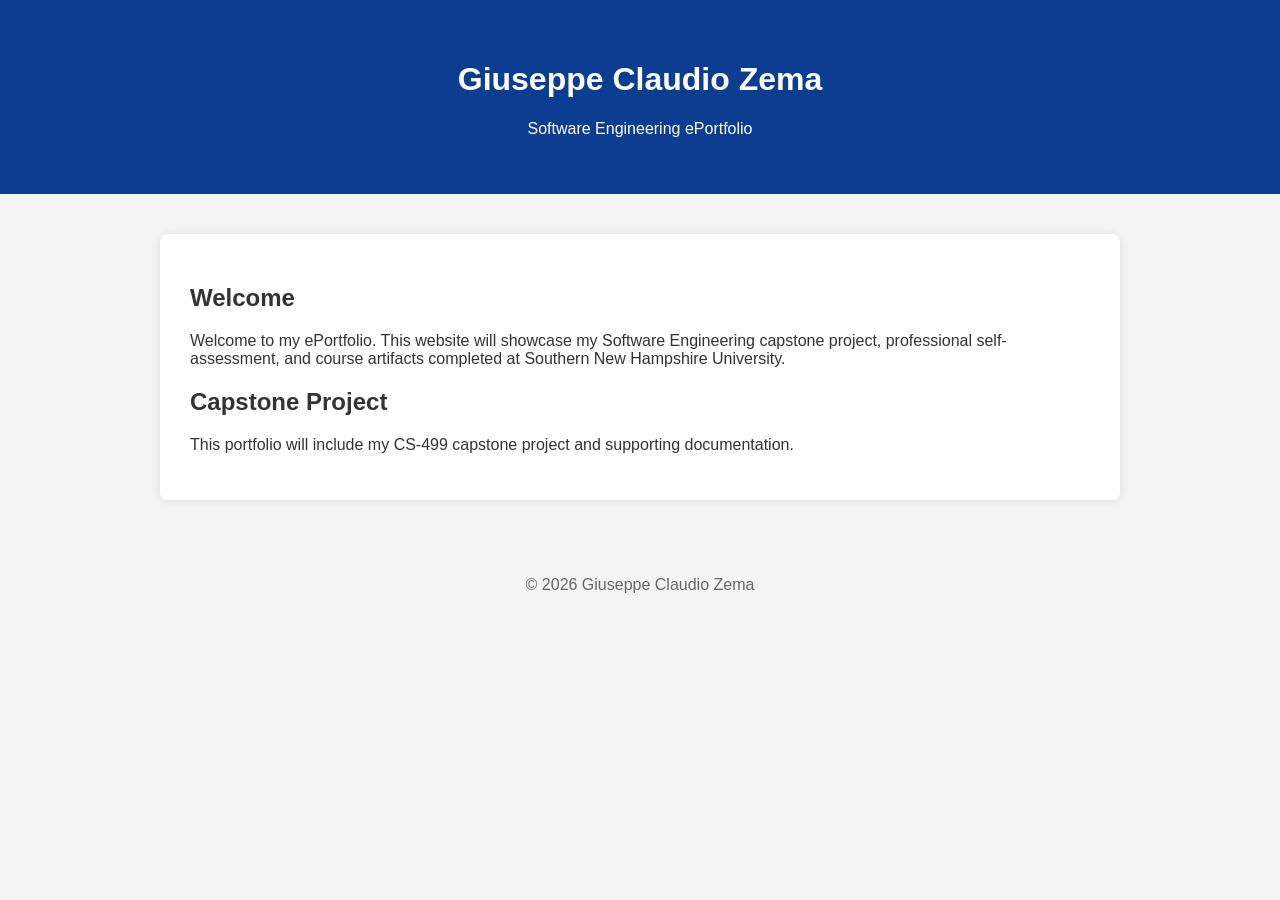
==== index.html @ d46505b4 "Add files via upload" ====
<!DOCTYPE html>
<html lang="en">
<head>
    <meta charset="UTF-8">
    <meta name="viewport" content="width=device-width, initial-scale=1.0">
    <title>Giuseppe Claudio Zema | ePortfolio</title>

    <link rel="stylesheet" href="style.css">
</head>
<body>

<header>
    <h1>Giuseppe Claudio Zema</h1>
    <p>Software Engineering ePortfolio</p>
</header>

<main>

<h2>Welcome</h2>

<p>
Welcome to my ePortfolio. This website will showcase my Software Engineering
capstone project, professional self-assessment, and course artifacts completed
at Southern New Hampshire University.
</p>

<h2>Capstone Project</h2>

<p>
This portfolio will include my CS-499 capstone project and supporting documentation.
</p>

</main>

<footer>
    <p>&copy; 2026 Giuseppe Claudio Zema</p>
</footer>

</body>
</html>
---- style.css ----
body{
    font-family: Arial, Helvetica, sans-serif;
    margin:0;
    background:#f4f4f4;
    color:#333;
}

header{
    background:#0b3d91;
    color:white;
    text-align:center;
    padding:40px;
}

main{
    max-width:900px;
    margin:40px auto;
    background:white;
    padding:30px;
    border-radius:8px;
    box-shadow:0 0 10px rgba(0,0,0,.1);
}

footer{
    text-align:center;
    padding:20px;
    color:#666;
}
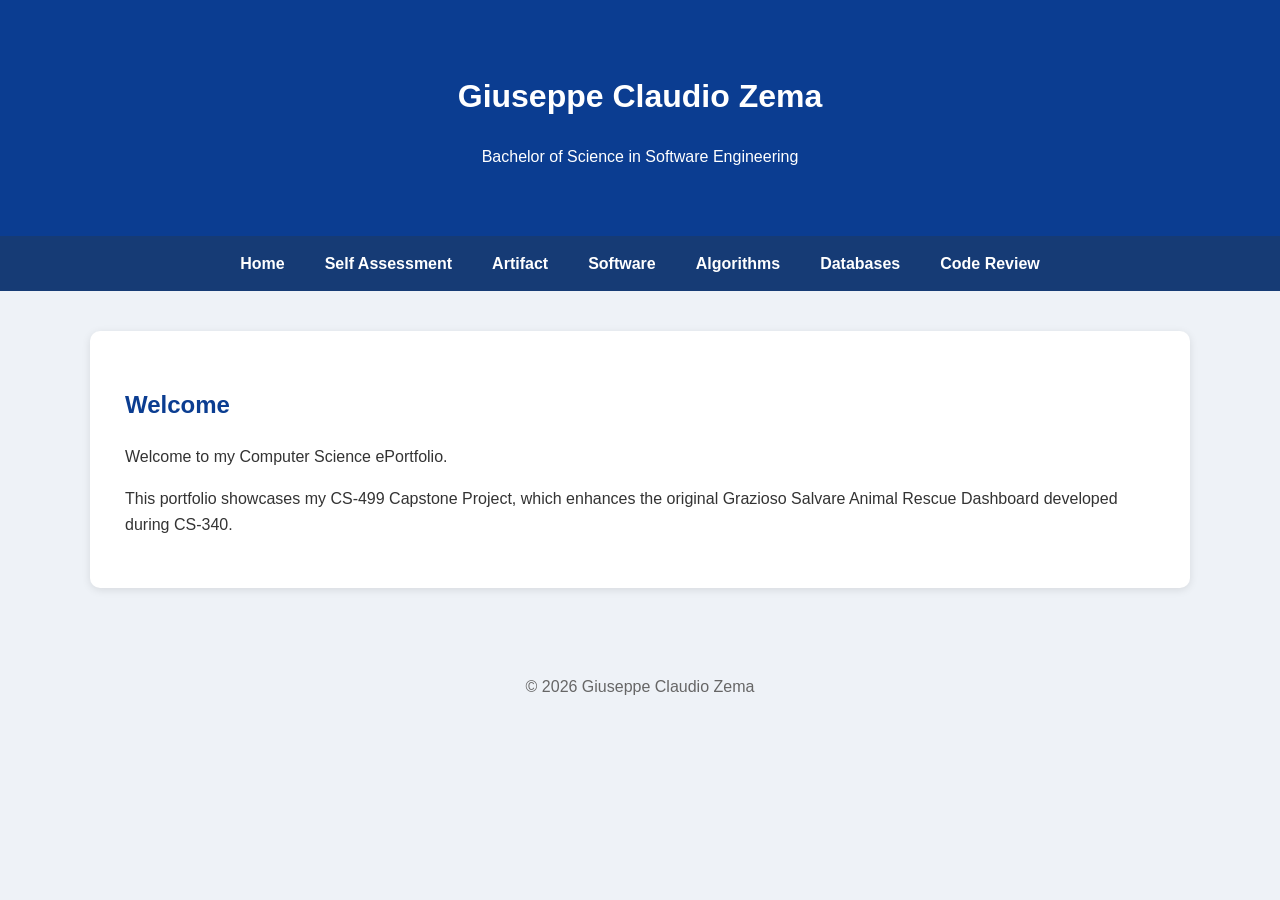
==== commit 07f1983b: "Created portfolio layout and navigation" ====
--- a/index.html
+++ b/index.html
@@ -1,40 +1,60 @@
-<!DOCTYPE html>
-<html lang="en">
-<head>
-    <meta charset="UTF-8">
-    <meta name="viewport" content="width=device-width, initial-scale=1.0">
-    <title>Giuseppe Claudio Zema | ePortfolio</title>
-
-    <link rel="stylesheet" href="style.css">
-</head>
-<body>
-
-<header>
-    <h1>Giuseppe Claudio Zema</h1>
-    <p>Software Engineering ePortfolio</p>
-</header>
-
-<main>
-
-<h2>Welcome</h2>
-
-<p>
-Welcome to my ePortfolio. This website will showcase my Software Engineering
-capstone project, professional self-assessment, and course artifacts completed
-at Southern New Hampshire University.
-</p>
-
-<h2>Capstone Project</h2>
-
-<p>
-This portfolio will include my CS-499 capstone project and supporting documentation.
-</p>
-
-</main>
-
-<footer>
-    <p>&copy; 2026 Giuseppe Claudio Zema</p>
-</footer>
-
-</body>
+<!DOCTYPE html>
+<html lang="en">
+<head>
+    <meta charset="UTF-8">
+    <meta name="viewport" content="width=device-width, initial-scale=1.0">
+    <title>Giuseppe Claudio Zema | ePortfolio</title>
+
+    <link rel="stylesheet" href="css/style.css">
+</head>
+
+<body>
+
+    <header>
+
+        <h1>Giuseppe Claudio Zema</h1>
+
+        <p>Bachelor of Science in Software Engineering</p>
+
+    </header>
+
+    <nav>
+
+        <a href="index.html">Home</a>
+        <a href="self-assessment.html">Self Assessment</a>
+        <a href="artifact.html">Artifact</a>
+        <a href="software.html">Software</a>
+        <a href="algorithms.html">Algorithms</a>
+        <a href="databases.html">Databases</a>
+        <a href="code-review.html">Code Review</a>
+
+    </nav>
+
+    <main>
+
+        <section>
+
+            <h2>Welcome</h2>
+
+            <p>
+                Welcome to my Computer Science ePortfolio.
+            </p>
+
+            <p>
+                This portfolio showcases my CS-499 Capstone Project,
+                which enhances the original Grazioso Salvare Animal Rescue
+                Dashboard developed during CS-340.
+            </p>
+
+        </section>
+
+    </main>
+
+    <footer>
+
+        <p>&copy; 2026 Giuseppe Claudio Zema</p>
+
+    </footer>
+
+</body>
 </html>
--- a/css/style.css
+++ b/css/style.css
@@ -0,0 +1,60 @@
+body {
+    margin: 0;
+    font-family: Arial, Helvetica, sans-serif;
+    background: #eef2f7;
+    color: #333;
+    line-height: 1.6;
+}
+
+/* Header */
+header {
+    background: #0b3d91;
+    color: white;
+    text-align: center;
+    padding: 50px 20px;
+}
+
+/* Navigation */
+nav {
+    background: #163b75;
+    display: flex;
+    justify-content: center;
+    flex-wrap: wrap;
+}
+    nav a {
+        color: white;
+        text-decoration: none;
+        padding: 15px 20px;
+        font-weight: bold;
+    }
+        nav a:hover {
+            background: #2958a6;
+        }
+
+/* Main content */
+main {
+    max-width: 1100px;
+    margin: 40px auto;
+    padding: 0 20px;
+}
+
+/* Sections */
+section {
+    background: white;
+    padding: 35px;
+    border-radius: 10px;
+    box-shadow: 0 2px 8px rgba(0,0,0,.10);
+    margin-bottom: 30px;
+}
+
+/* Headings */
+h2 {
+    color: #0b3d91;
+}
+
+/* Footer */
+footer {
+    text-align: center;
+    padding: 30px;
+    color: #666;
+}
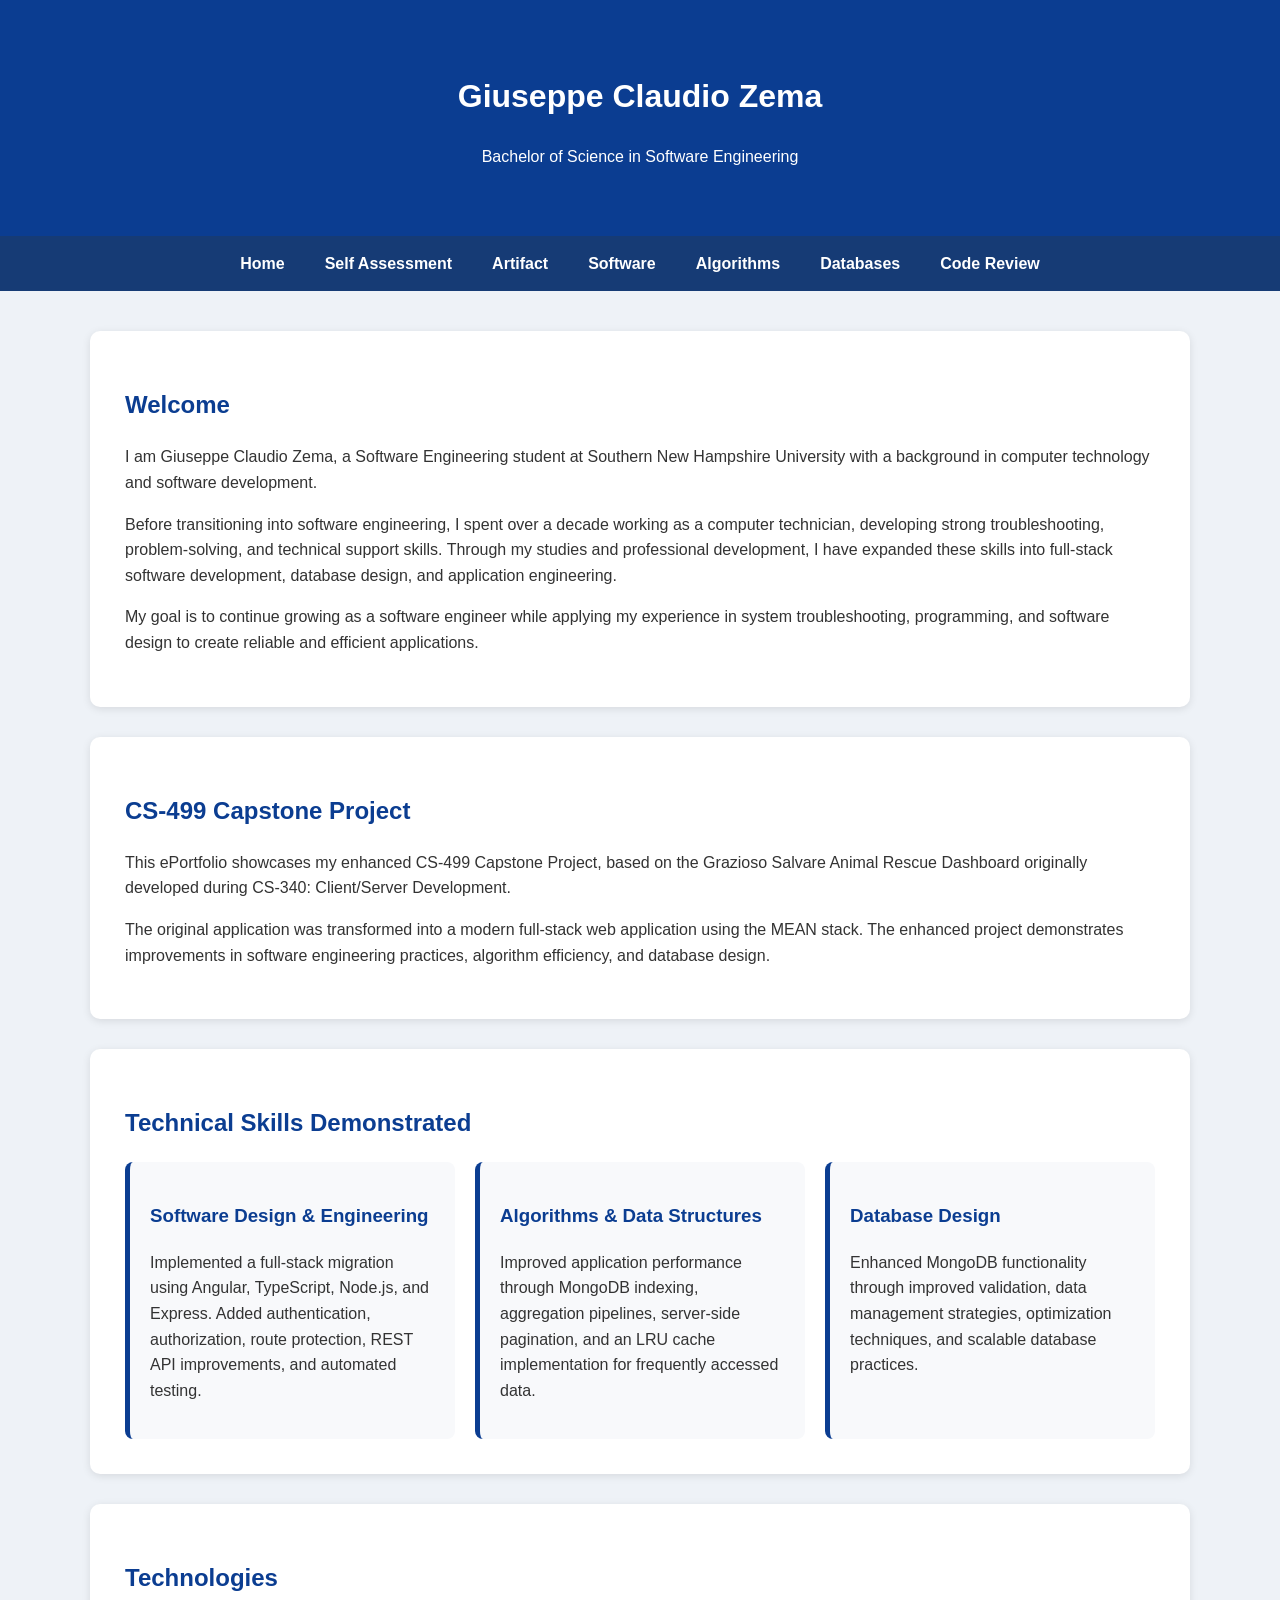
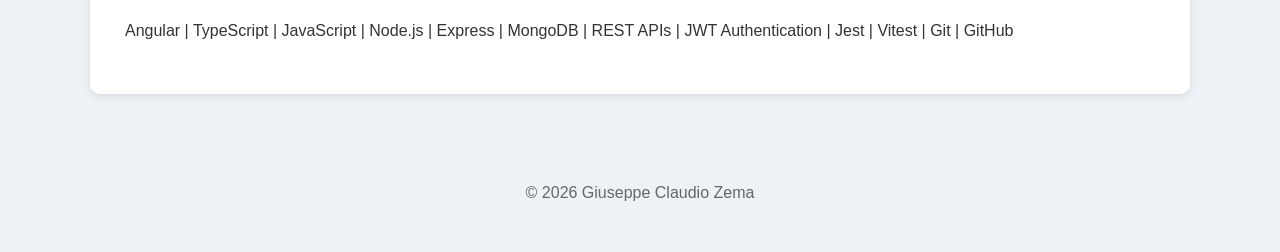
==== commit 1f100709: "Created the various pages, need to test the embedded video" ====
--- a/index.html
+++ b/index.html
@@ -37,16 +37,110 @@
             <h2>Welcome</h2>
 
             <p>
-                Welcome to my Computer Science ePortfolio.
+                I am Giuseppe Claudio Zema, a Software Engineering student at Southern
+                New Hampshire University with a background in computer technology and
+                software development.
             </p>
 
             <p>
-                This portfolio showcases my CS-499 Capstone Project,
-                which enhances the original Grazioso Salvare Animal Rescue
-                Dashboard developed during CS-340.
+                Before transitioning into software engineering, I spent over a decade
+                working as a computer technician, developing strong troubleshooting,
+                problem-solving, and technical support skills. Through my studies and
+                professional development, I have expanded these skills into full-stack
+                software development, database design, and application engineering.
+            </p>
+
+            <p>
+                My goal is to continue growing as a software engineer while applying my
+                experience in system troubleshooting, programming, and software design to
+                create reliable and efficient applications.
             </p>
 
         </section>
+
+
+        <section>
+
+            <h2>CS-499 Capstone Project</h2>
+
+            <p>
+                This ePortfolio showcases my enhanced CS-499 Capstone Project, based on the
+                Grazioso Salvare Animal Rescue Dashboard originally developed during CS-340:
+                Client/Server Development.
+            </p>
+
+            <p>
+                The original application was transformed into a modern full-stack web
+                application using the MEAN stack. The enhanced project demonstrates
+                improvements in software engineering practices, algorithm efficiency, and
+                database design.
+            </p>
+
+        </section>
+
+
+        <section>
+
+            <h2>Technical Skills Demonstrated</h2>
+
+            <div class="card-container">
+
+                <div class="card">
+
+                    <h3>Software Design & Engineering</h3>
+
+                    <p>
+                        Implemented a full-stack migration using Angular, TypeScript,
+                        Node.js, and Express. Added authentication, authorization,
+                        route protection, REST API improvements, and automated testing.
+                    </p>
+
+                </div>
+
+
+                <div class="card">
+
+                    <h3>Algorithms & Data Structures</h3>
+
+                    <p>
+                        Improved application performance through MongoDB indexing,
+                        aggregation pipelines, server-side pagination, and an LRU cache
+                        implementation for frequently accessed data.
+                    </p>
+
+                </div>
+
+
+                <div class="card">
+
+                    <h3>Database Design</h3>
+
+                    <p>
+                        Enhanced MongoDB functionality through improved validation,
+                        data management strategies, optimization techniques, and
+                        scalable database practices.
+                    </p>
+
+                </div>
+
+
+            </div>
+
+        </section>
+
+
+        <section>
+
+            <h2>Technologies</h2>
+
+            <p>
+                Angular | TypeScript | JavaScript | Node.js | Express |
+                MongoDB | REST APIs | JWT Authentication | Jest | Vitest |
+                Git | GitHub
+            </p>
+
+        </section>
+
 
     </main>
 
--- a/css/style.css
+++ b/css/style.css
@@ -1,6 +1,6 @@
 body {
     margin: 0;
-    font-family: Arial, Helvetica, sans-serif;
+    font-family: Verdana, Geneva, sans-serif;
     background: #eef2f7;
     color: #333;
     line-height: 1.6;
@@ -21,15 +21,17 @@
     justify-content: center;
     flex-wrap: wrap;
 }
-    nav a {
-        color: white;
-        text-decoration: none;
-        padding: 15px 20px;
-        font-weight: bold;
-    }
-        nav a:hover {
-            background: #2958a6;
-        }
+
+nav a {
+    color: white;
+    text-decoration: none;
+    padding: 15px 20px;
+    font-weight: bold;
+}
+
+nav a:hover {
+    background: #2958a6;
+}
 
 /* Main content */
 main {
@@ -47,6 +49,41 @@
     margin-bottom: 30px;
 }
 
+/* Cards */
+.card-container {
+    display: flex;
+    gap: 20px;
+    flex-wrap: wrap;
+}
+
+.card {
+    flex: 1;
+    min-width: 250px;
+    background: #f8f9fb;
+    padding: 20px;
+    border-radius: 8px;
+    border-left: 5px solid #0b3d91;
+}
+
+.card h3 {
+    color: #0b3d91;
+}
+
+.card a {
+    color: #0b3d91;
+    font-weight: bold;
+    text-decoration: none;
+}
+
+.card a:hover {
+    text-decoration: underline;
+}
+
+/* Code */
+code, pre {
+    font-family: Consolas, "Courier New", monospace;
+}
+
 /* Headings */
 h2 {
     color: #0b3d91;
@@ -57,4 +94,4 @@
     text-align: center;
     padding: 30px;
     color: #666;
-}+}
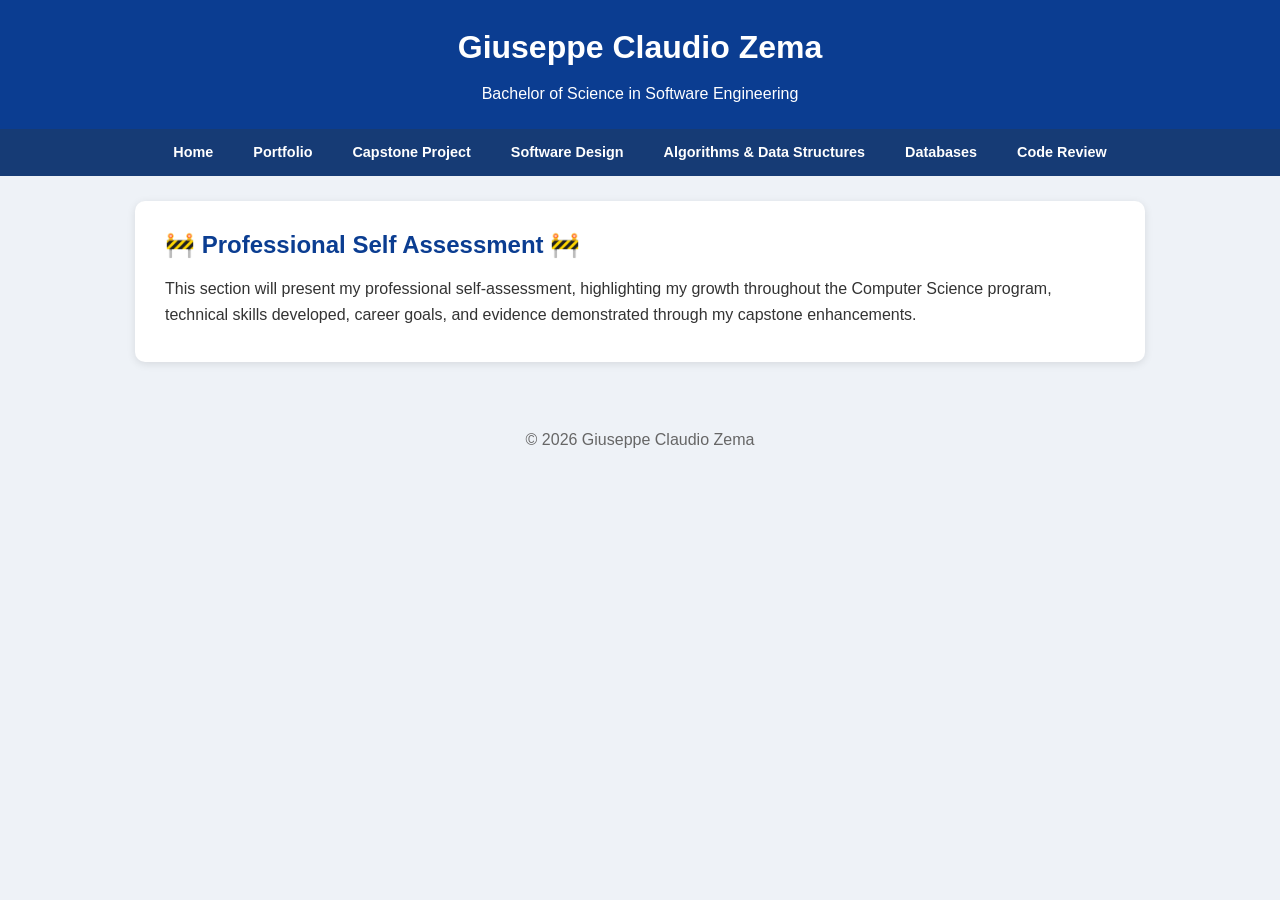
==== commit 7d04dbd4: "Portfolio Updated for Milestone 3" ====
--- a/index.html
+++ b/index.html
@@ -1,154 +1,29 @@
 <!DOCTYPE html>
 <html lang="en">
+
 <head>
     <meta charset="UTF-8">
     <meta name="viewport" content="width=device-width, initial-scale=1.0">
-    <title>Giuseppe Claudio Zema | ePortfolio</title>
-
+    <title>Professional Self Assessment | Giuseppe Claudio Zema</title>
     <link rel="stylesheet" href="css/style.css">
 </head>
 
 <body>
-
-    <header>
-
-        <h1>Giuseppe Claudio Zema</h1>
-
-        <p>Bachelor of Science in Software Engineering</p>
-
-    </header>
-
-    <nav>
-
-        <a href="index.html">Home</a>
-        <a href="self-assessment.html">Self Assessment</a>
-        <a href="artifact.html">Artifact</a>
-        <a href="software.html">Software</a>
-        <a href="algorithms.html">Algorithms</a>
-        <a href="databases.html">Databases</a>
-        <a href="code-review.html">Code Review</a>
-
-    </nav>
+    <div id="header"></div>
 
     <main>
-
         <section>
-
-            <h2>Welcome</h2>
-
+            <h2>🚧 Professional Self Assessment 🚧</h2>
             <p>
-                I am Giuseppe Claudio Zema, a Software Engineering student at Southern
-                New Hampshire University with a background in computer technology and
-                software development.
+                This section will present my professional self-assessment, highlighting my
+                growth throughout the Computer Science program, technical skills developed,
+                career goals, and evidence demonstrated through my capstone enhancements.
             </p>
-
-            <p>
-                Before transitioning into software engineering, I spent over a decade
-                working as a computer technician, developing strong troubleshooting,
-                problem-solving, and technical support skills. Through my studies and
-                professional development, I have expanded these skills into full-stack
-                software development, database design, and application engineering.
-            </p>
-
-            <p>
-                My goal is to continue growing as a software engineer while applying my
-                experience in system troubleshooting, programming, and software design to
-                create reliable and efficient applications.
-            </p>
-
         </section>
-
-
-        <section>
-
-            <h2>CS-499 Capstone Project</h2>
-
-            <p>
-                This ePortfolio showcases my enhanced CS-499 Capstone Project, based on the
-                Grazioso Salvare Animal Rescue Dashboard originally developed during CS-340:
-                Client/Server Development.
-            </p>
-
-            <p>
-                The original application was transformed into a modern full-stack web
-                application using the MEAN stack. The enhanced project demonstrates
-                improvements in software engineering practices, algorithm efficiency, and
-                database design.
-            </p>
-
-        </section>
-
-
-        <section>
-
-            <h2>Technical Skills Demonstrated</h2>
-
-            <div class="card-container">
-
-                <div class="card">
-
-                    <h3>Software Design & Engineering</h3>
-
-                    <p>
-                        Implemented a full-stack migration using Angular, TypeScript,
-                        Node.js, and Express. Added authentication, authorization,
-                        route protection, REST API improvements, and automated testing.
-                    </p>
-
-                </div>
-
-
-                <div class="card">
-
-                    <h3>Algorithms & Data Structures</h3>
-
-                    <p>
-                        Improved application performance through MongoDB indexing,
-                        aggregation pipelines, server-side pagination, and an LRU cache
-                        implementation for frequently accessed data.
-                    </p>
-
-                </div>
-
-
-                <div class="card">
-
-                    <h3>Database Design</h3>
-
-                    <p>
-                        Enhanced MongoDB functionality through improved validation,
-                        data management strategies, optimization techniques, and
-                        scalable database practices.
-                    </p>
-
-                </div>
-
-
-            </div>
-
-        </section>
-
-
-        <section>
-
-            <h2>Technologies</h2>
-
-            <p>
-                Angular | TypeScript | JavaScript | Node.js | Express |
-                MongoDB | REST APIs | JWT Authentication | Jest | Vitest |
-                Git | GitHub
-            </p>
-
-        </section>
-
-
     </main>
 
-    <footer>
-
-        <p>&copy; 2026 Giuseppe Claudio Zema</p>
-
-    </footer>
+    <div id="footer"></div>
+    <script src="js/include.js"></script>
 
 </body>
 </html>
--- a/css/style.css
+++ b/css/style.css
@@ -6,12 +6,24 @@
     line-height: 1.6;
 }
 
+p {
+    margin: 10px 0;
+}
+
 /* Header */
 header {
     background: #0b3d91;
     color: white;
     text-align: center;
-    padding: 50px 20px;
+    padding: 22px 20px;
+}
+
+header h1 {
+    margin: 0;
+}
+
+header p {
+    margin: 8px 0 0;
 }
 
 /* Navigation */
@@ -25,7 +37,8 @@
 nav a {
     color: white;
     text-decoration: none;
-    padding: 15px 20px;
+    padding: 12px 20px;
+    font-size: 0.9rem;
     font-weight: bold;
 }
 
@@ -36,17 +49,18 @@
 /* Main content */
 main {
     max-width: 1100px;
-    margin: 40px auto;
+    margin: 25px auto;
     padding: 0 20px;
 }
 
 /* Sections */
 section {
     background: white;
-    padding: 35px;
+    padding: 25px 30px;
     border-radius: 10px;
     box-shadow: 0 2px 8px rgba(0,0,0,.10);
-    margin-bottom: 30px;
+    max-width: 950px;
+    margin: 0 auto 20px;
 }
 
 /* Cards */
@@ -79,14 +93,86 @@
     text-decoration: underline;
 }
 
+/* Technology Grid */
+
+.technology-grid {
+    display: grid;
+    grid-template-columns: repeat(auto-fit, 60px);
+    justify-content: center;
+    gap: 20px;
+    margin-top: 20px;
+}
+
+.technology {
+    width: 60px;
+    height: 70px;
+    background: #f8f9fb;
+    border-radius: 10px;
+    padding: 0;
+    text-align: center;
+    border-top: 3px solid #0b3d91;
+    display: flex;
+    flex-direction: column;
+    align-items: center;
+    justify-content: center;
+}
+
+.technology img {
+    width: 25px;
+    height: 25px;
+    object-fit: contain;
+}
+
+.technology p {
+    margin: 5px 0 0;
+    font-weight: bold;
+    font-size: 0.6rem;
+    text-align: center;
+    line-height: 1.1;
+}
+
+.technology a {
+    color: #0b3d91;
+    font-weight: bold;
+    text-decoration: none;
+}
+
+.technology a:hover {
+    text-decoration: underline;
+}
+
 /* Code */
 code, pre {
     font-family: Consolas, "Courier New", monospace;
 }
 
+/* Video */
+.video-container {
+    position: relative;
+    width: 100%;
+    padding-bottom: 56.25%;
+    height: 0;
+    overflow: hidden;
+}
+
+.video-container iframe {
+    position: absolute;
+    top: 0;
+    left: 0;
+    width: 100%;
+    height: 100%;
+}
+
 /* Headings */
 h2 {
     color: #0b3d91;
+    margin-top: 0;
+    margin-bottom: 12px;
+}
+
+h3 {
+    margin-top: 0;
+    margin-bottom: 10px;
 }
 
 /* Footer */
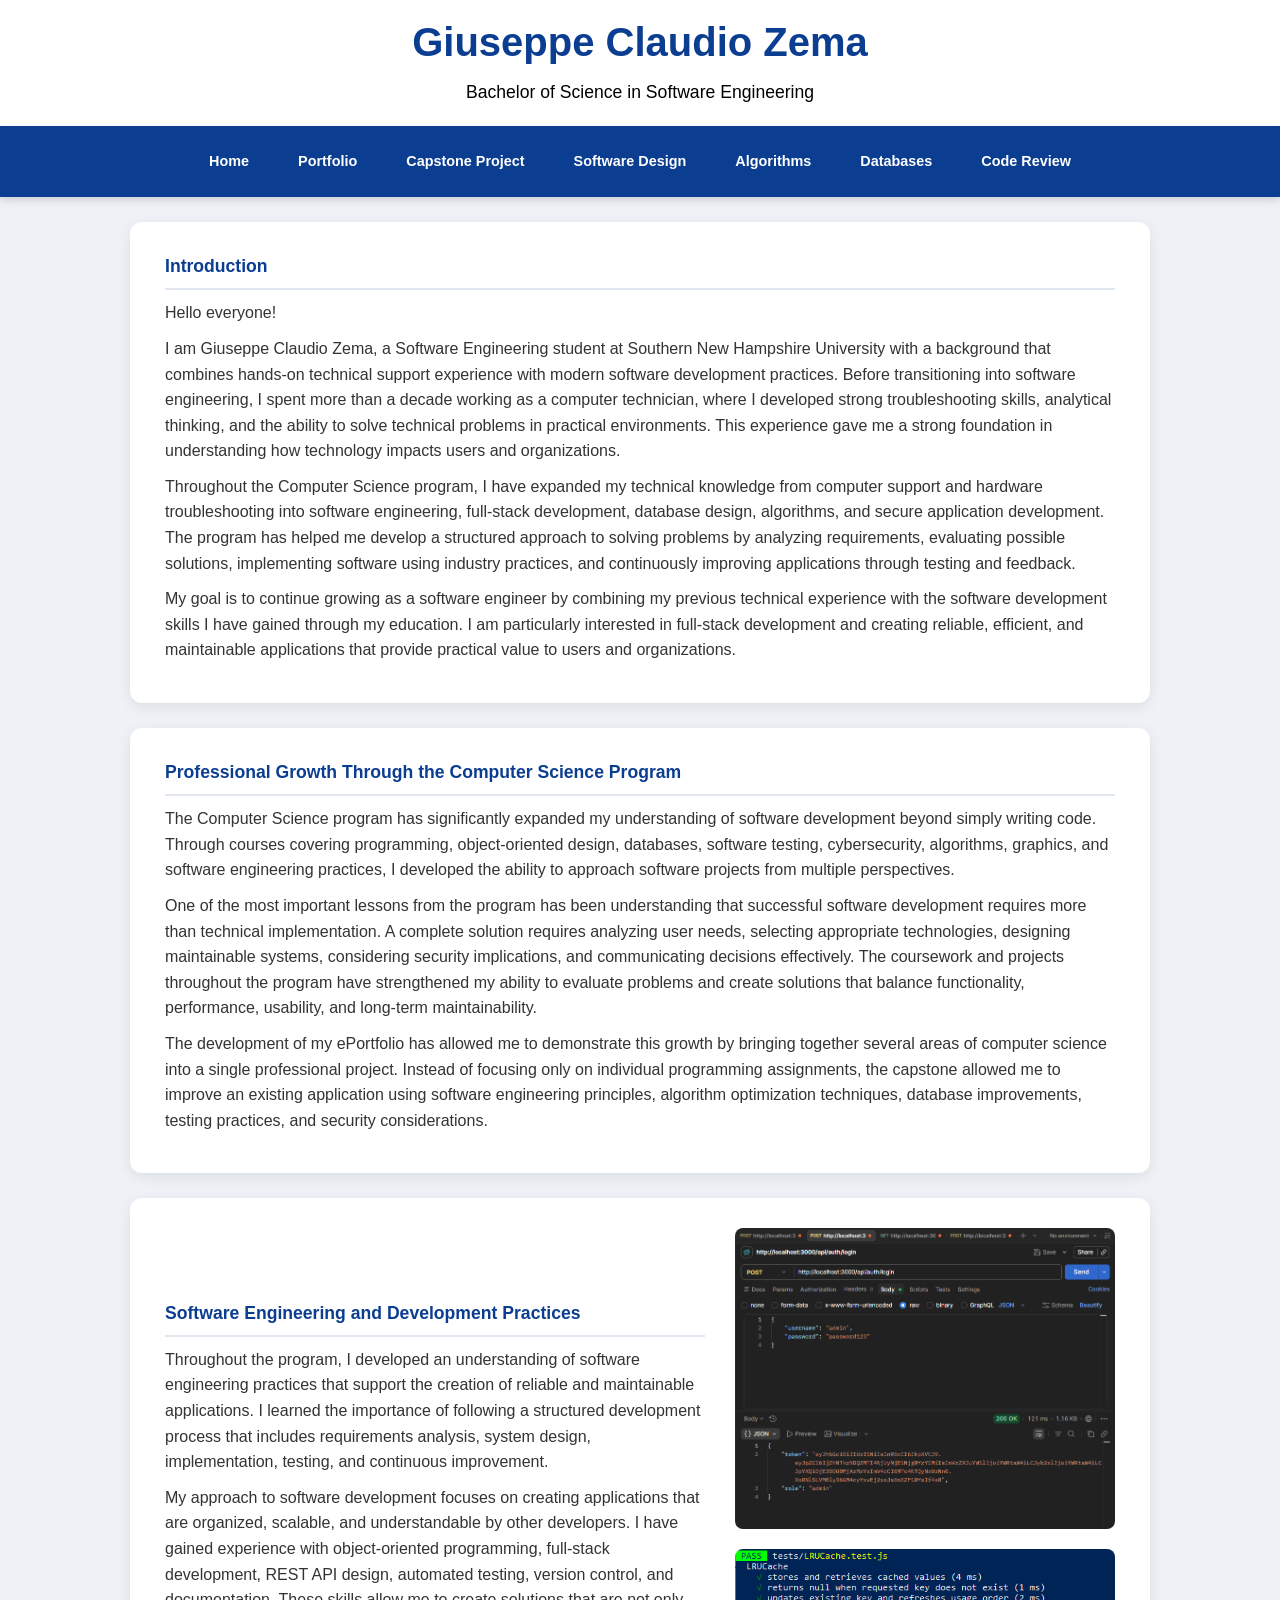
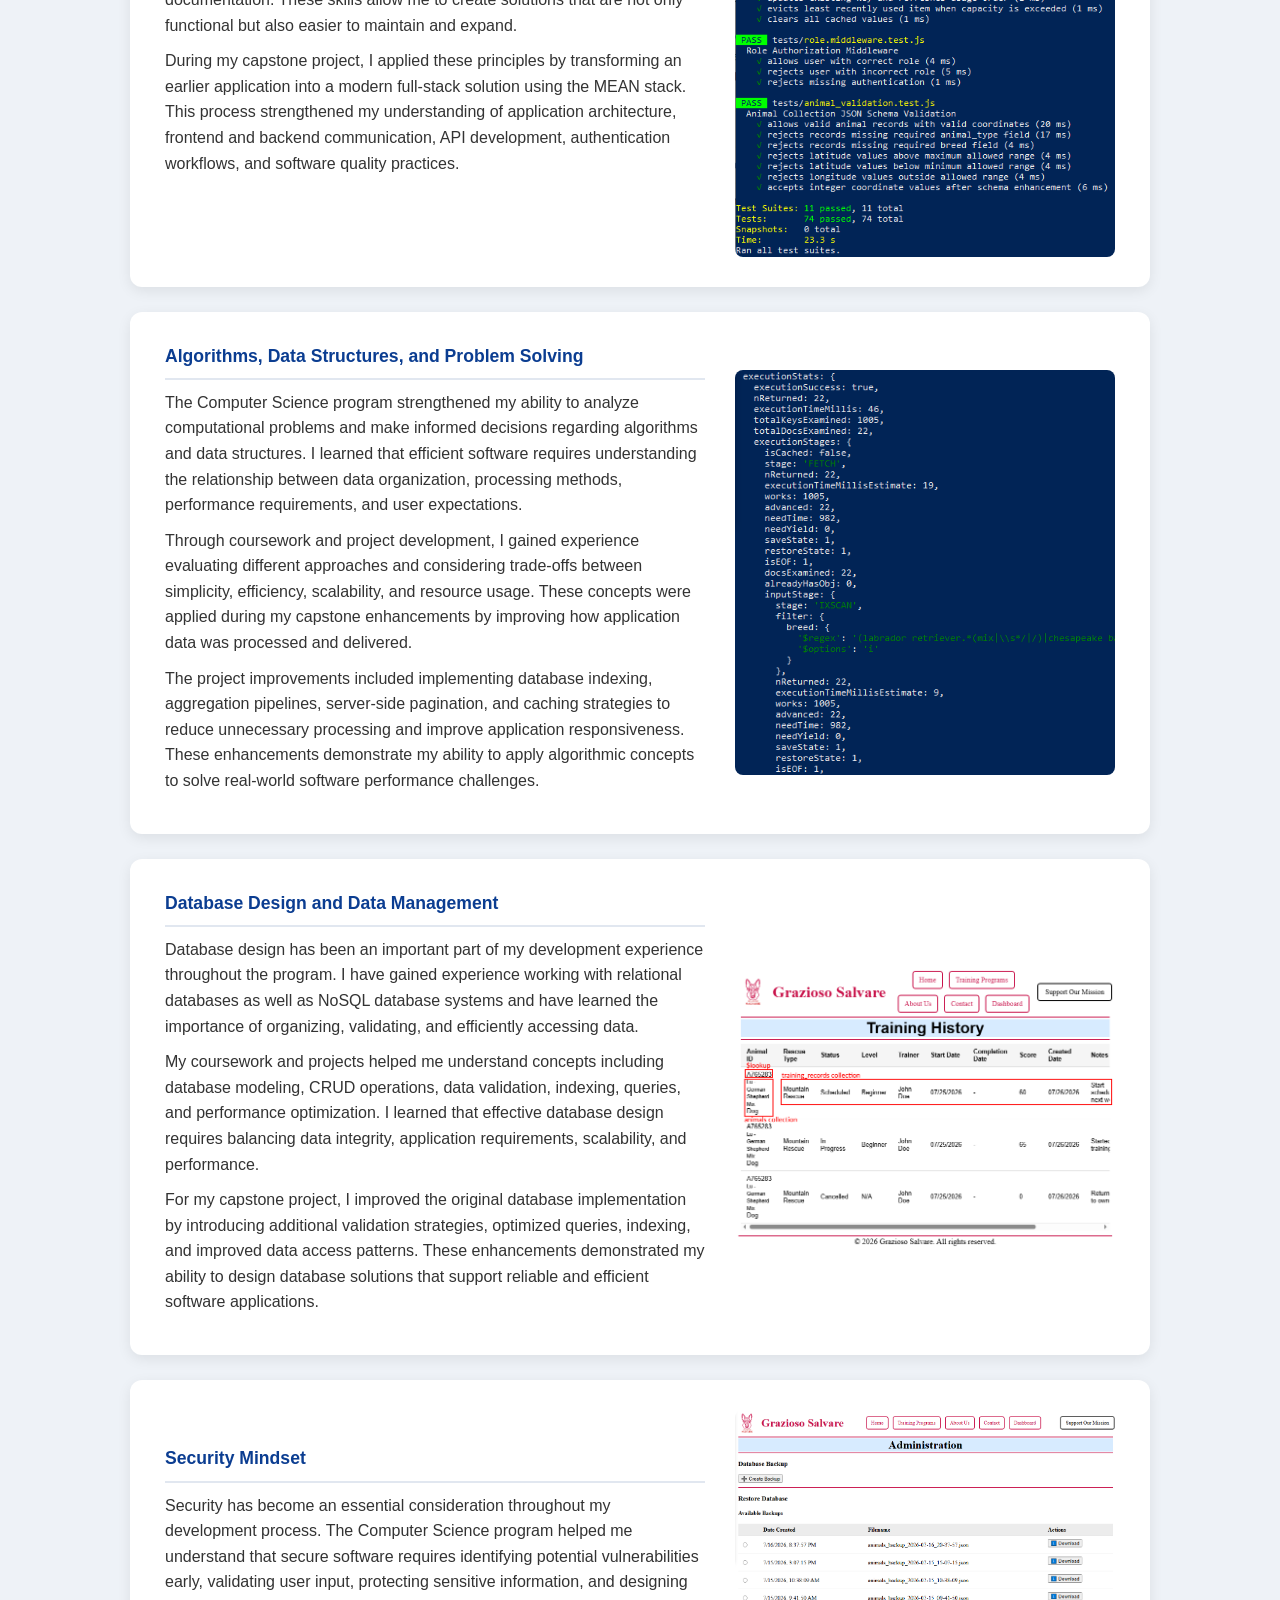
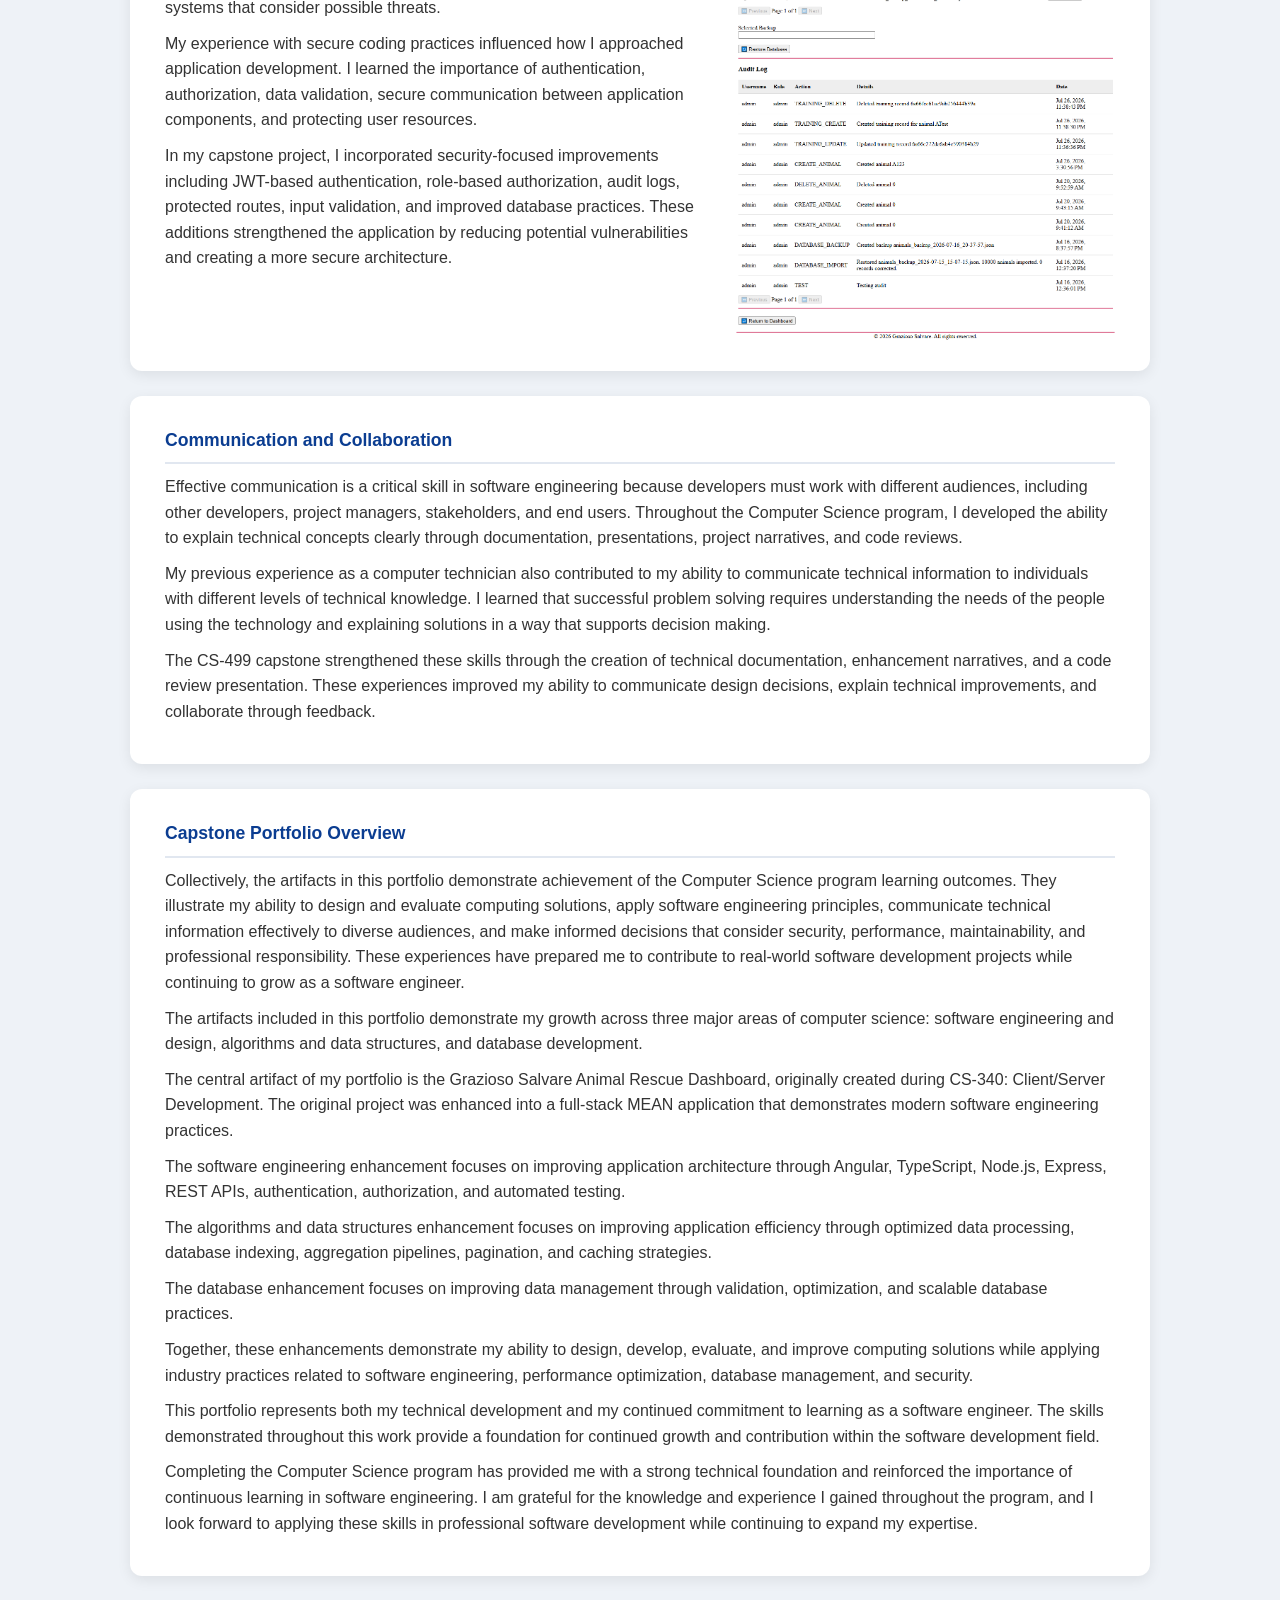
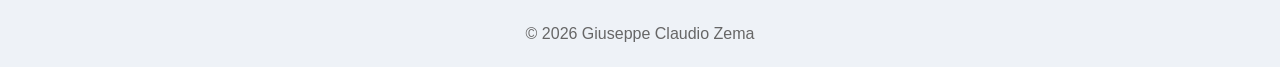
==== commit f2168e44: "Portfolio Completed" ====
--- a/index.html
+++ b/index.html
@@ -13,12 +13,295 @@
 
     <main>
         <section>
-            <h2>🚧 Professional Self Assessment 🚧</h2>
-            <p>
-                This section will present my professional self-assessment, highlighting my
-                growth throughout the Computer Science program, technical skills developed,
-                career goals, and evidence demonstrated through my capstone enhancements.
-            </p>
+            <h3>Introduction</h3>
+
+            <p>
+                Hello everyone!
+            </p>
+
+            <p>
+                I am Giuseppe Claudio Zema, a Software Engineering student at Southern New Hampshire
+                University with a background that combines hands-on technical support experience with
+                modern software development practices. Before transitioning into software engineering,
+                I spent more than a decade working as a computer technician, where I developed strong
+                troubleshooting skills, analytical thinking, and the ability to solve technical problems
+                in practical environments. This experience gave me a strong foundation in understanding
+                how technology impacts users and organizations.
+            </p>
+
+            <p>
+                Throughout the Computer Science program, I have expanded my technical knowledge from
+                computer support and hardware troubleshooting into software engineering, full-stack
+                development, database design, algorithms, and secure application development.
+                The program has helped me develop a structured approach to solving problems by analyzing
+                requirements, evaluating possible solutions, implementing software using industry practices,
+                and continuously improving applications through testing and feedback.
+            </p>
+
+            <p>
+                My goal is to continue growing as a software engineer by combining my previous technical
+                experience with the software development skills I have gained through my education.
+                I am particularly interested in full-stack development and creating reliable, efficient,
+                and maintainable applications that provide practical value to users and organizations.
+            </p>
+        </section>
+
+        <section>
+            <h3>Professional Growth Through the Computer Science Program</h3>
+
+            <p>
+                The Computer Science program has significantly expanded my understanding of software
+                development beyond simply writing code. Through courses covering programming,
+                object-oriented design, databases, software testing, cybersecurity, algorithms,
+                graphics, and software engineering practices, I developed the ability to approach
+                software projects from multiple perspectives.
+            </p>
+
+            <p>
+                One of the most important lessons from the program has been understanding that
+                successful software development requires more than technical implementation. A
+                complete solution requires analyzing user needs, selecting appropriate technologies,
+                designing maintainable systems, considering security implications, and communicating
+                decisions effectively. The coursework and projects throughout the program have
+                strengthened my ability to evaluate problems and create solutions that balance
+                functionality, performance, usability, and long-term maintainability.
+            </p>
+
+            <p>
+                The development of my ePortfolio has allowed me to demonstrate this growth by bringing
+                together several areas of computer science into a single professional project. Instead
+                of focusing only on individual programming assignments, the capstone allowed me to
+                improve an existing application using software engineering principles, algorithm
+                optimization techniques, database improvements, testing practices, and security
+                considerations.
+            </p>
+        </section>
+
+        <section>
+            <div class="content-with-image">
+                <div class="content-text">
+                    <h3>Software Engineering and Development Practices</h3>
+
+                    <p>
+                        Throughout the program, I developed an understanding of software engineering
+                        practices that support the creation of reliable and maintainable applications.
+                        I learned the importance of following a structured development process that
+                        includes requirements analysis, system design, implementation, testing, and
+                        continuous improvement.
+                    </p>
+
+                    <p>
+                        My approach to software development focuses on creating applications that are
+                        organized, scalable, and understandable by other developers. I have gained
+                        experience with object-oriented programming, full-stack development, REST API
+                        design, automated testing, version control, and documentation. These skills
+                        allow me to create solutions that are not only functional but also easier to
+                        maintain and expand.
+                    </p>
+
+                    <p>
+                        During my capstone project, I applied these principles by transforming an
+                        earlier application into a modern full-stack solution using the MEAN stack.
+                        This process strengthened my understanding of application architecture,
+                        frontend and backend communication, API development, authentication workflows,
+                        and software quality practices.
+                    </p>
+                </div>
+
+                <div class="image-column">
+                    <img class="side-image zoom-image"
+                         src="images/postman.png"
+                         alt="Postman Login Test">
+
+                    <img class="side-image zoom-image"
+                         src="images/server_tests.png"
+                         alt="Server Tests">
+                </div>
+            </div>
+        </section>
+
+        <section>
+            <div class="content-with-image">
+                <div class="content-text">
+                    <h3>Algorithms, Data Structures, and Problem Solving</h3>
+
+                    <p>
+                        The Computer Science program strengthened my ability to analyze computational problems
+                        and make informed decisions regarding algorithms and data structures. I learned that
+                        efficient software requires understanding the relationship between data organization,
+                        processing methods, performance requirements, and user expectations.
+                    </p>
+
+                    <p>
+                        Through coursework and project development, I gained experience evaluating different
+                        approaches and considering trade-offs between simplicity, efficiency, scalability, and
+                        resource usage. These concepts were applied during my capstone enhancements by improving
+                        how application data was processed and delivered.
+                    </p>
+
+                    <p>
+                        The project improvements included implementing database indexing, aggregation pipelines,
+                        server-side pagination, and caching strategies to reduce unnecessary processing and
+                        improve application responsiveness. These enhancements demonstrate my ability to apply
+                        algorithmic concepts to solve real-world software performance challenges.
+                    </p>
+                </div>
+
+                <img class="side-image zoom-image"
+                     src="images/executionStats(cut).png"
+                     alt="Explain Results">
+            </div>
+        </section>
+
+        <section>
+            <div class="content-with-image">
+                <div class="content-text">
+                    <h3>Database Design and Data Management</h3>
+
+                    <p>
+                        Database design has been an important part of my development experience
+                        throughout the program. I have gained experience working with relational
+                        databases as well as NoSQL database systems and have learned the importance
+                        of organizing, validating, and efficiently accessing data.
+                    </p>
+
+                    <p>
+                        My coursework and projects helped me understand concepts including database
+                        modeling, CRUD operations, data validation, indexing, queries, and performance
+                        optimization. I learned that effective database design requires balancing data
+                        integrity, application requirements, scalability, and performance.
+                    </p>
+
+                    <p>
+                        For my capstone project, I improved the original database implementation by
+                        introducing additional validation strategies, optimized queries, indexing, and
+                        improved data access patterns. These enhancements demonstrated my ability to
+                        design database solutions that support reliable and efficient software
+                        applications.
+                    </p>
+                </div>
+
+                <img class="side-image zoom-image"
+                     src="images/lookup.png"
+                     alt="One-to-many $lookup">
+            </div>
+        </section>
+
+        <section>
+            <div class="content-with-image">
+                <div class="content-text">
+
+                    <h3>Security Mindset</h3>
+
+                    <p>
+                        Security has become an essential consideration throughout my development process.
+                        The Computer Science program helped me understand that secure software requires
+                        identifying potential vulnerabilities early, validating user input, protecting
+                        sensitive information, and designing systems that consider possible threats.
+                    </p>
+
+                    <p>
+                        My experience with secure coding practices influenced how I approached application
+                        development. I learned the importance of authentication, authorization, data
+                        validation, secure communication between application components, and protecting
+                        user resources.
+                    </p>
+
+                    <p>
+                        In my capstone project, I incorporated security-focused improvements including
+                        JWT-based authentication, role-based authorization, audit logs, protected routes,
+                        input validation, and improved database practices. These additions strengthened
+                        the application by reducing potential vulnerabilities and creating a more secure
+                        architecture.
+                    </p>
+                    <br />
+                </div>
+
+                <img class="side-image zoom-image"
+                     src="images/audit_log.png"
+                     alt="Application Security Implementation">
+            </div>
+        </section>
+
+        <section>
+            <h3>Communication and Collaboration</h3>
+
+            <p>
+                Effective communication is a critical skill in software engineering because developers must
+                work with different audiences, including other developers, project managers, stakeholders,
+                and end users. Throughout the Computer Science program, I developed the ability to explain
+                technical concepts clearly through documentation, presentations, project narratives, and
+                code reviews.
+            </p>
+
+            <p>
+                My previous experience as a computer technician also contributed to my ability to communicate
+                technical information to individuals with different levels of technical knowledge. I learned
+                that successful problem solving requires understanding the needs of the people using the
+                technology and explaining solutions in a way that supports decision making.
+            </p>
+
+            <p>
+                The CS-499 capstone strengthened these skills through the creation of technical documentation,
+                enhancement narratives, and a code review presentation. These experiences improved my ability
+                to communicate design decisions, explain technical improvements, and collaborate through
+                feedback.
+            </p>
+        </section>
+
+        <section>
+            <h3>Capstone Portfolio Overview</h3>
+
+            <p>
+                Collectively, the artifacts in this portfolio demonstrate achievement of the Computer Science 
+                program learning outcomes. They illustrate my ability to design and evaluate computing solutions, apply software engineering principles, communicate technical information effectively to diverse audiences, and make informed decisions that consider security, performance, maintainability, and professional responsibility. These experiences have prepared me to contribute to real-world software development projects while continuing to grow as a software engineer.
+            </p>
+
+            <p>
+                The artifacts included in this portfolio demonstrate my growth across three major areas of
+                computer science: software engineering and design, algorithms and data structures, and database
+                development.
+            </p>
+
+            <p>
+                The central artifact of my portfolio is the Grazioso Salvare Animal Rescue Dashboard, originally
+                created during CS-340: Client/Server Development. The original project was enhanced into a
+                full-stack MEAN application that demonstrates modern software engineering practices.
+            </p>
+
+            <p>
+                The software engineering enhancement focuses on improving application architecture through
+                Angular, TypeScript, Node.js, Express, REST APIs, authentication, authorization, and automated
+                testing.
+            </p>
+
+            <p>
+                The algorithms and data structures enhancement focuses on improving application efficiency
+                through optimized data processing, database indexing, aggregation pipelines, pagination, and
+                caching strategies.
+            </p>
+
+            <p>
+                The database enhancement focuses on improving data management through validation, optimization,
+                and scalable database practices.
+            </p>
+
+            <p>
+                Together, these enhancements demonstrate my ability to design, develop, evaluate, and improve
+                computing solutions while applying industry practices related to software engineering, performance
+                optimization, database management, and security.
+            </p>
+
+            <p>
+                This portfolio represents both my technical development and my continued commitment to learning
+                as a software engineer. The skills demonstrated throughout this work provide a foundation for
+                continued growth and contribution within the software development field.
+            </p>
+
+            <p>
+                Completing the Computer Science program has provided me with a strong technical foundation and reinforced the importance of continuous learning in software engineering. I am grateful for the knowledge and experience I gained throughout the program, and I look forward to applying these skills in professional software development while continuing to expand my expertise.
+            </p>
+        
         </section>
     </main>
 
--- a/css/style.css
+++ b/css/style.css
@@ -11,39 +11,49 @@
 }
 
 /* Header */
-header {
-    background: #0b3d91;
-    color: white;
-    text-align: center;
-    padding: 22px 20px;
-}
-
-header h1 {
-    margin: 0;
-}
-
-header p {
-    margin: 8px 0 0;
+header{
+    background:white;
+    padding:10px 5px;
+    text-align:center;
+    border-bottom:0px solid #0b3d91;
+}
+
+header h1{
+    color:#0b3d91;
+    font-size:2.5rem;
+    margin:0;
+}
+
+header p{
+    color:#000;
+    font-size:1.1rem;
+    margin-top:4px;
 }
 
 /* Navigation */
 nav {
-    background: #163b75;
+    background: #0b3d91;
     display: flex;
     justify-content: center;
     flex-wrap: wrap;
+    gap: 5px;
+    padding: 8px;
+    box-shadow: 0 3px 8px rgba(0,0,0,.15);
 }
 
 nav a {
     color: white;
     text-decoration: none;
-    padding: 12px 20px;
+    padding: 16px 22px;
     font-size: 0.9rem;
     font-weight: bold;
+    border-radius: 6px;
+    transition: all 0.25s ease;
 }
 
 nav a:hover {
-    background: #2958a6;
+    background: #2d5fb8;
+    transform: translateY(-2px);
 }
 
 /* Main content */
@@ -56,11 +66,126 @@
 /* Sections */
 section {
     background: white;
-    padding: 25px 30px;
-    border-radius: 10px;
-    box-shadow: 0 2px 8px rgba(0,0,0,.10);
+    padding: 30px 35px;
+    border-radius: 12px;
+    box-shadow: 0 4px 14px rgba(0,0,0,.08);
     max-width: 950px;
-    margin: 0 auto 20px;
+    margin: 0 auto 25px;
+    overflow: visible;
+}
+
+.zoom-image {
+    cursor: zoom-in;
+    transition: transform 0.3s ease;
+    transform-origin: center center;
+}
+
+.zoom-image:active {
+    cursor: zoom-out;
+    position: fixed;
+    z-index: 1000;
+
+    top: 50%;
+    left: 50%;
+
+    width: auto;
+    height: auto;
+
+    max-width: 90vw;
+    max-height: 90vh;
+
+    transform: translate(-50%, -50%);
+}
+
+.section-image {
+    width: 100%;
+    height: auto;
+    object-fit: cover;
+    object-position: top;
+    border-radius: 8px;
+}
+
+.image-container {
+    display: flex;
+    gap: 20px;
+    margin-top: 25px;
+}
+
+.image-container img {
+    width: 50%;
+    height: 400px;
+    object-fit: contain;
+}
+
+.text-container {
+    display: flex;
+    gap: 20px;
+    margin-top: 25px;
+}
+
+.text-box {
+    width: calc(50% - 10px);
+    background: #f8f9fb;
+    padding: 20px;
+    border-radius: 8px;
+    border-left: 5px solid #0b3d91;
+}
+
+.text-box h3 {
+    color: #0b3d91;
+}
+
+.content-with-image {
+    display: flex;
+    align-items: center;
+    gap: 30px;
+}
+
+.content-text {
+    flex: 1;
+}
+
+.side-image {
+    width: 40%;
+    height: auto;
+    object-fit: contain;
+    border-radius: 8px;
+}
+
+.image-gallery {
+    display: flex;
+    gap: 20px;
+    margin-top: 20px;
+}
+
+.image-item {
+    flex: 1;
+    text-align: center;
+}
+
+.image-item h4 {
+    margin: 0 0 10px;
+    color: #0b3d91;
+    font-size: 0.95rem;
+}
+
+.image-item img {
+    width: 100%;
+    max-height: 300px;
+    object-fit: contain;
+    border-radius: 8px;
+    border: 1px solid #ddd;
+}
+
+.image-column {
+    width: 40%;
+    display: flex;
+    flex-direction: column;
+    gap: 20px;
+}
+
+.image-column .side-image {
+    width: 100%;
 }
 
 /* Cards */
@@ -91,6 +216,23 @@
 
 .card a:hover {
     text-decoration: underline;
+}
+
+.card-with-image {
+    display: flex;
+    align-items: center;
+    gap: 20px;
+}
+
+.card-content {
+    flex: 1;
+}
+
+.card-image {
+    width: 40%;
+    max-height: 250px;
+    object-fit: contain;
+    border-radius: 8px;
 }
 
 /* Technology Grid */
@@ -167,17 +309,24 @@
 h2 {
     color: #0b3d91;
     margin-top: 0;
-    margin-bottom: 12px;
+    margin-bottom: 5px;
+    font-size: 1.5rem;
+    border-bottom: 2px solid #e1e7f0;
+    padding-bottom: 8px;
 }
 
 h3 {
+    color: #0b3d91;
     margin-top: 0;
-    margin-bottom: 10px;
+    margin-bottom: 5px;
+    font-size: 1.1rem;
+    border-bottom: 2px solid #e1e7f0;
+    padding-bottom: 8px;
 }
 
 /* Footer */
 footer {
     text-align: center;
-    padding: 30px;
+    padding: 10px;
     color: #666;
 }
